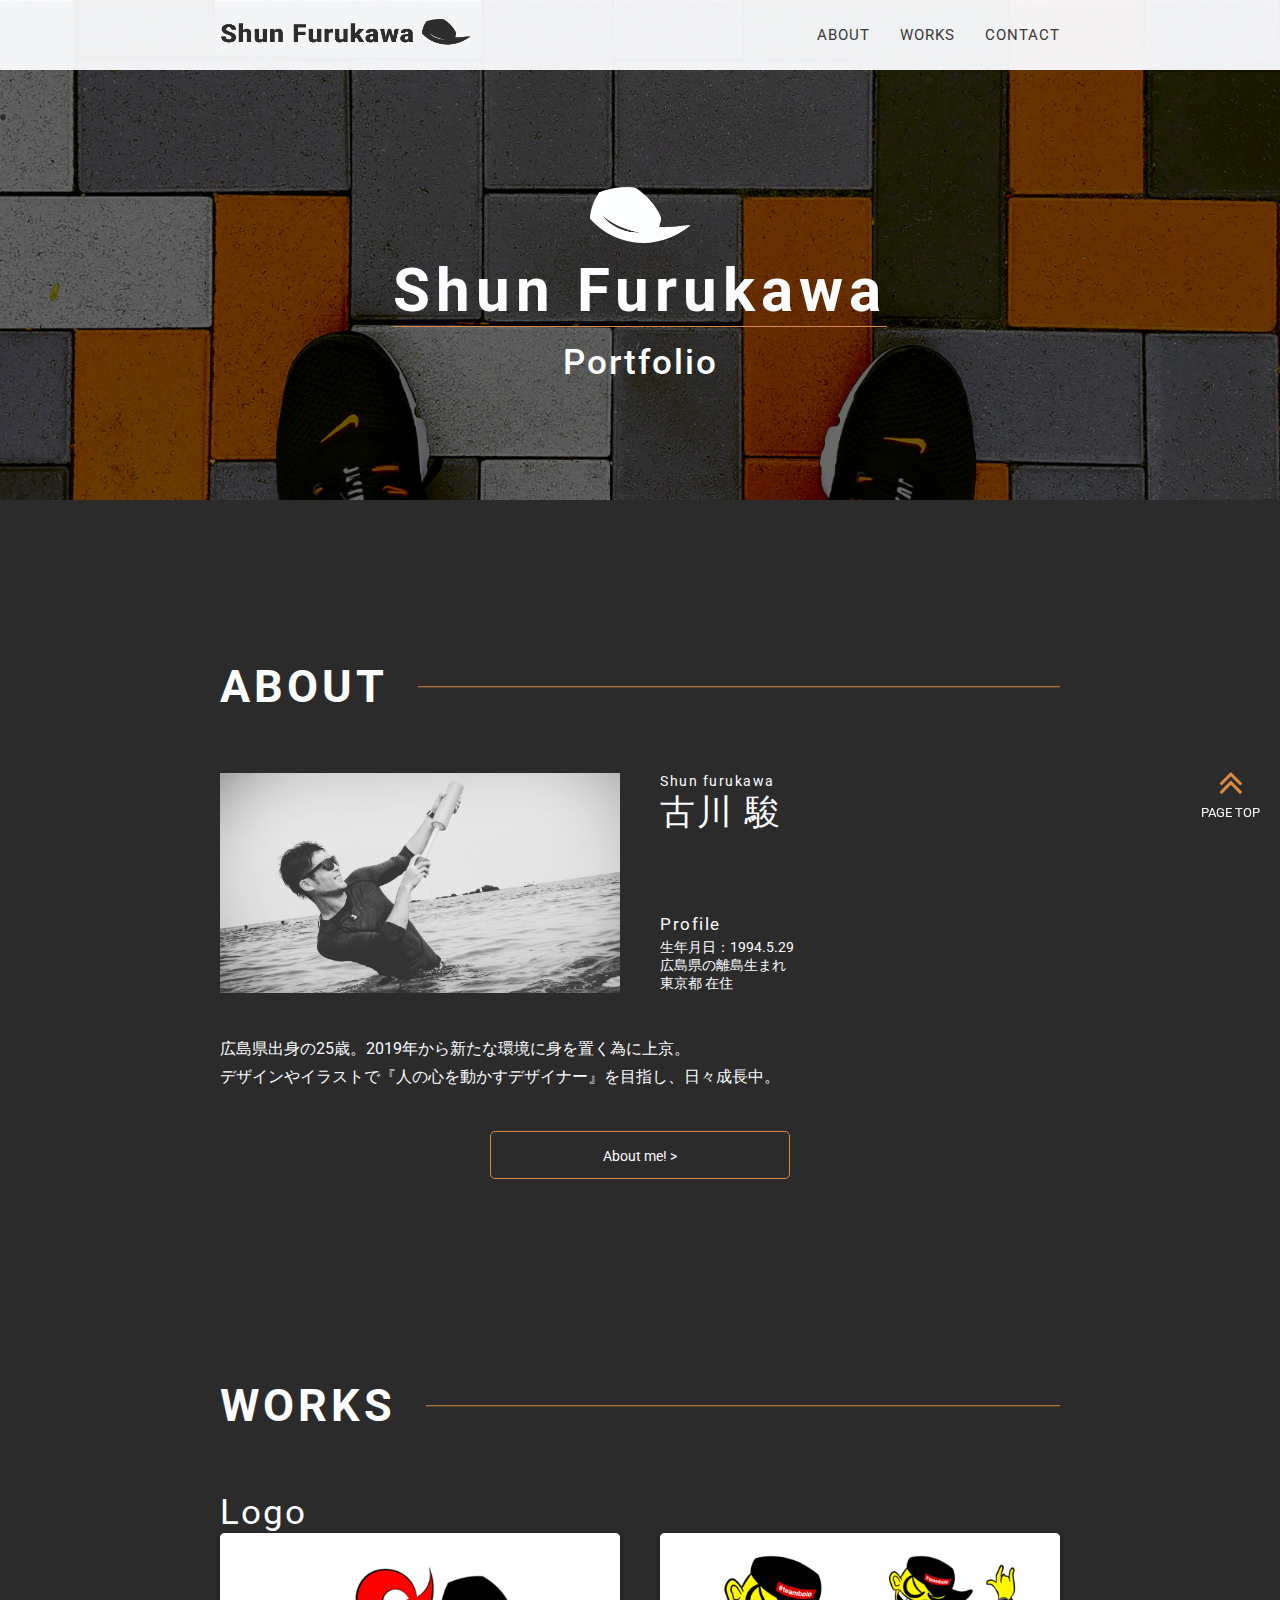
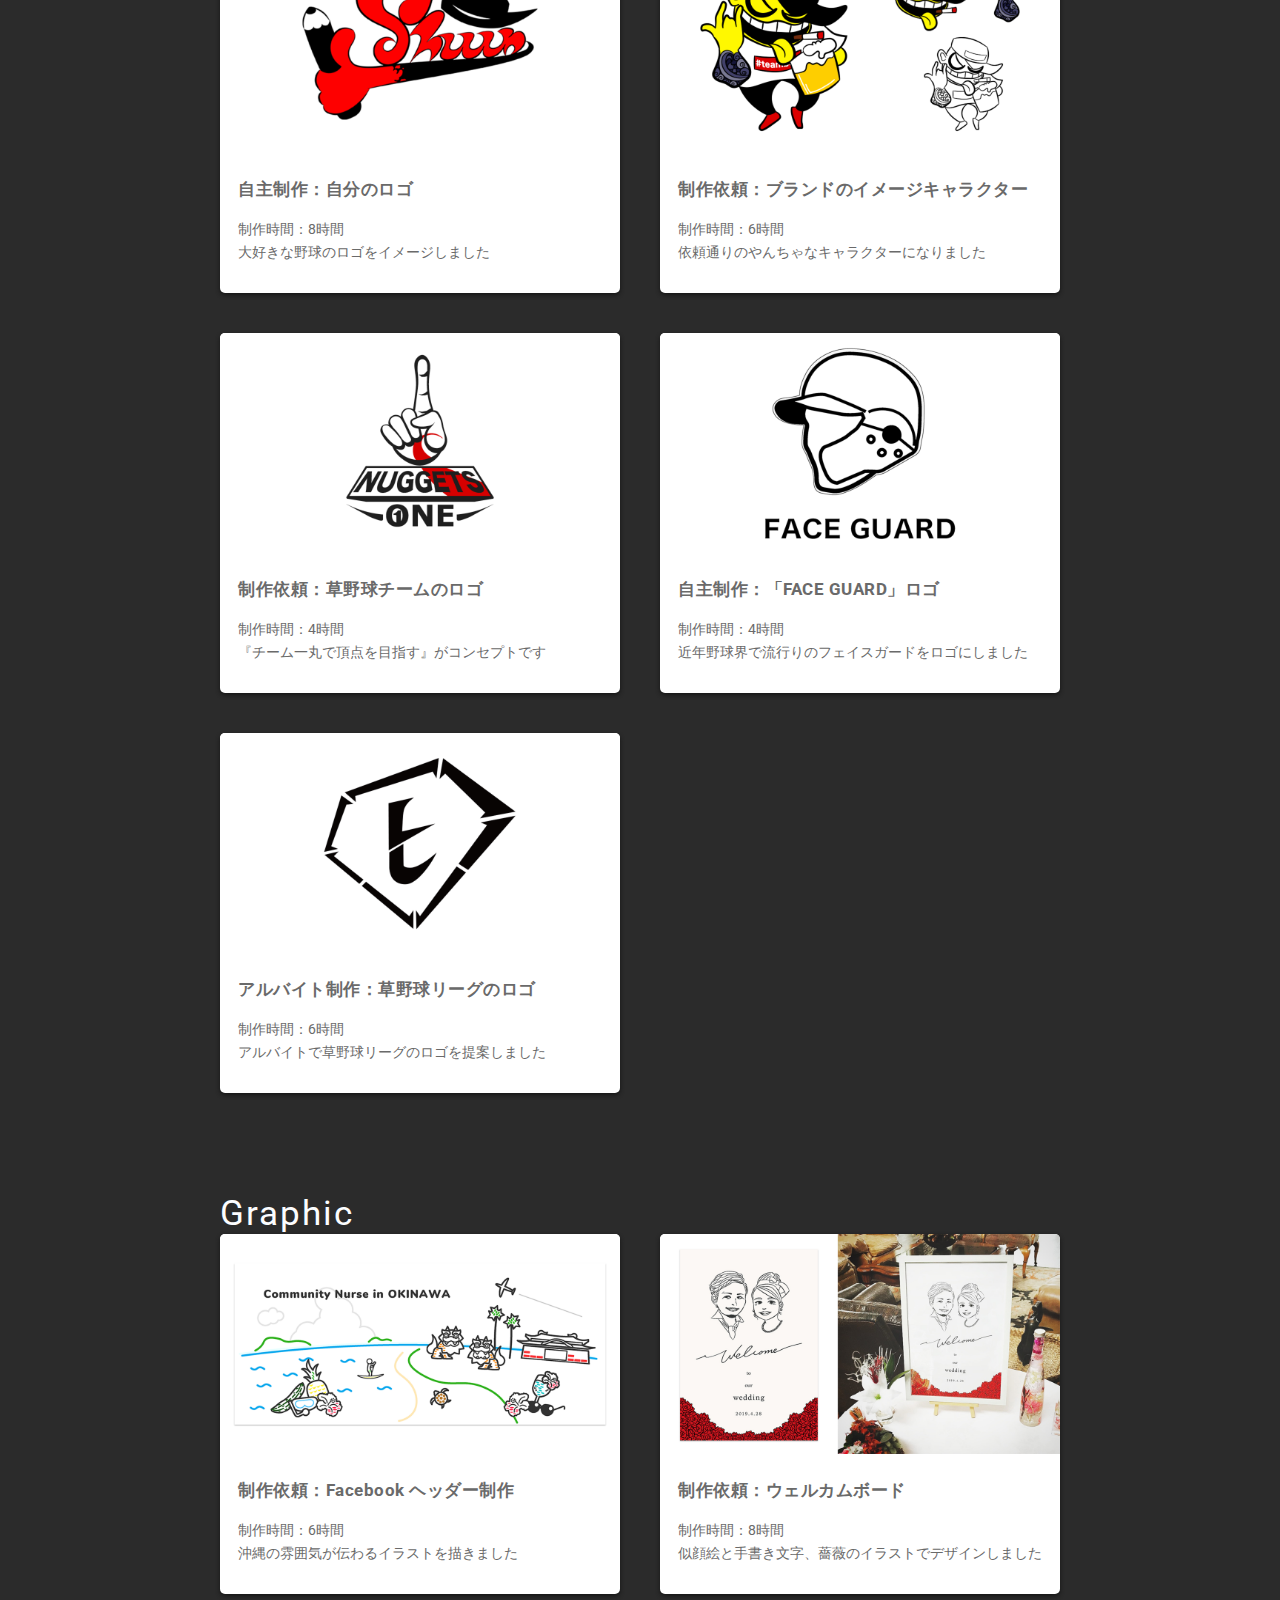
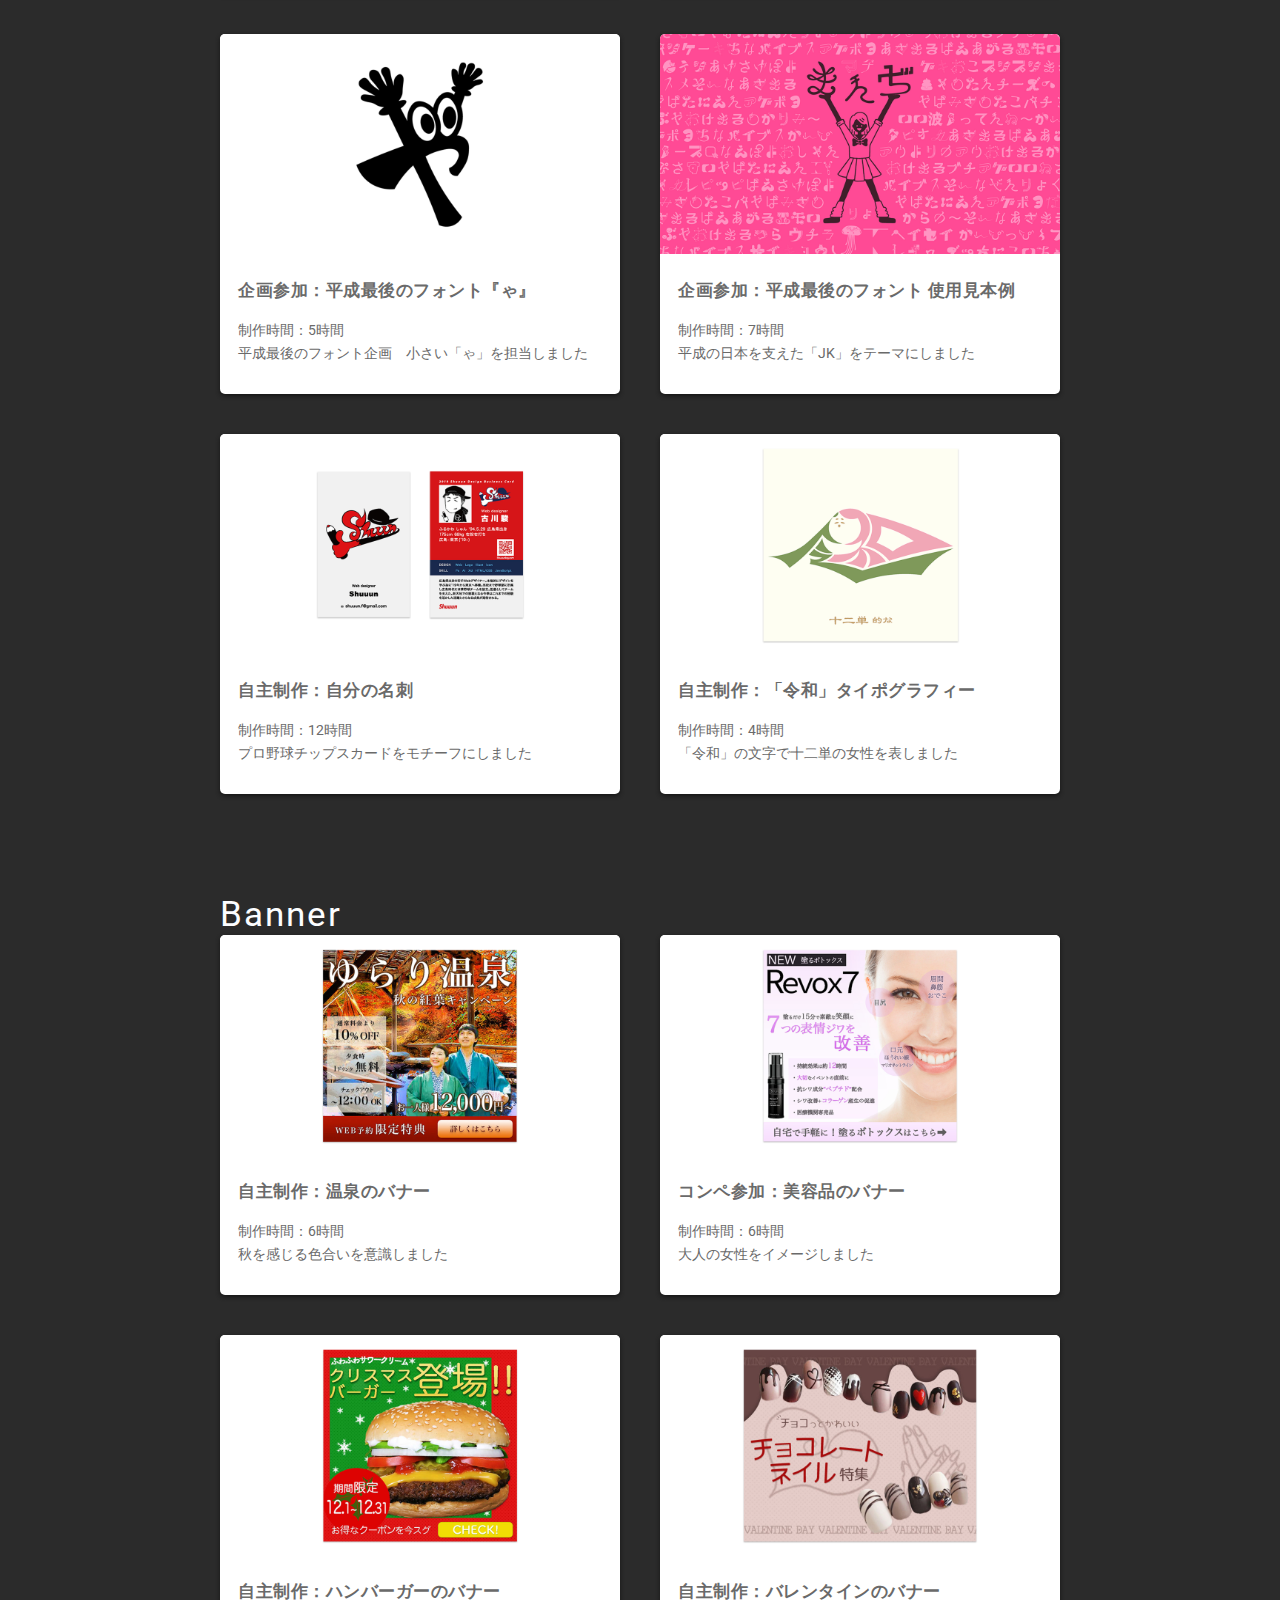
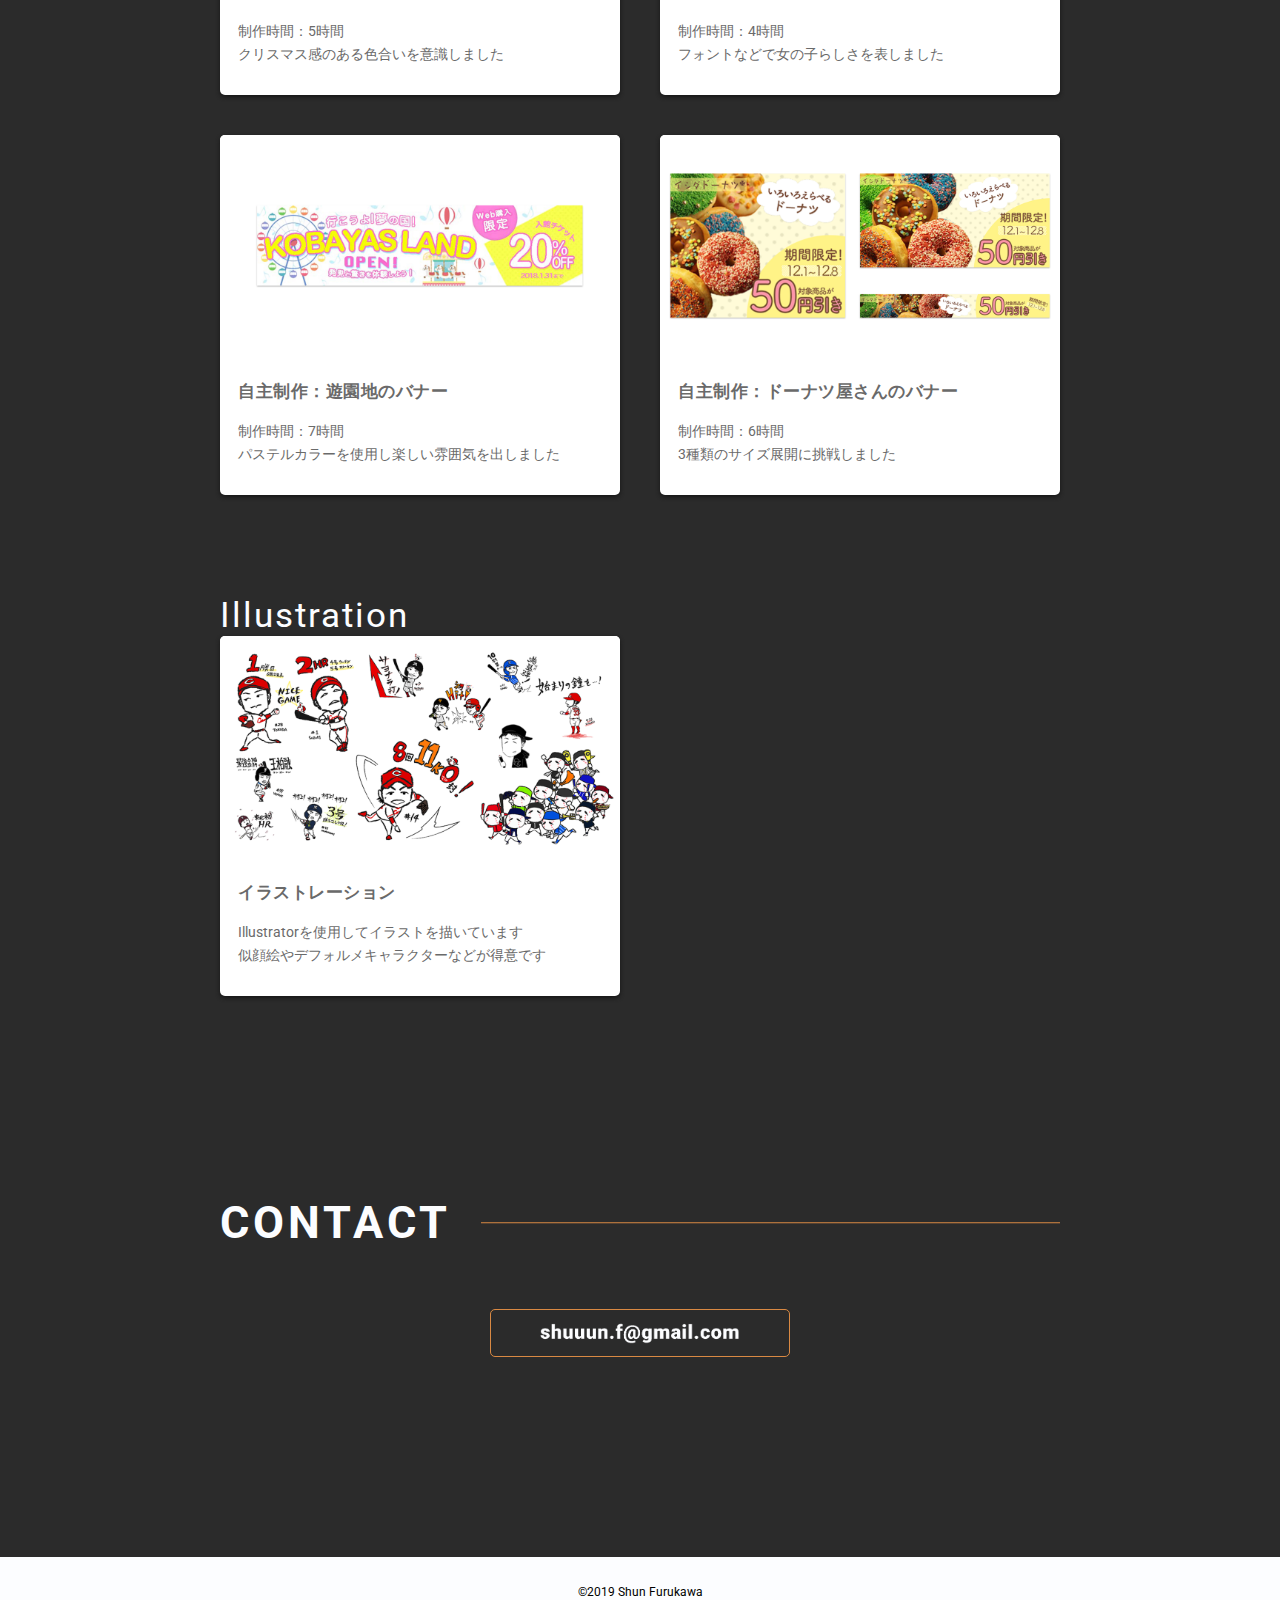
==== index.html @ adbc5334 "Add files via upload" ====
<!DOCTYPE html>
<html lang="ja">

<head>
    <meta charset="UTF-8">
    <meta name="viewport" content="width=device-width, initial-scale=1.0">
    <meta http-equiv="X-UA-Compatible" content="ie=edge">
    <link href="https://fonts.googleapis.com/css?family=Roboto:400,500,900" rel="stylesheet">
    <script src="http://ajax.googleapis.com/ajax/libs/jquery/1.9.0/jquery.min.js"></script>
    <link rel="stylesheet" href="css/style.css">
    <link rel="stylesheet" href="css/lightbox.min.css">
    <link href="https://maxcdn.bootstrapcdn.com/font-awesome/4.7.0/css/font-awesome.min.css" rel="stylesheet" >
    <script type="text/javascript" src="http://code.jquery.com/jquery-3.1.0.min.js"></script>
    <script>
        $(function () {
            // #で始まるリンクをクリックしたら実行されます
            $('a[href^="#"]').click(function () {
                // スクロールの速度
                var speed = 400; // ミリ秒で記述
                var href = $(this).attr("href");
                var target = $(href == "#" || href == "" ? 'html' : href);
                var position = target.offset().top;
                $('body,html').animate({ scrollTop: position }, speed, 'swing');
                return false;
            });
        });
    </script>
    <title>Shuuun</title>
</head>

<body>
    <header>
        <nav id="gnav">
            <div class="nav-box">
                <div class="logo c_black1">
                    <a href="index.html">
                        <figure><img src="img/logo.png" alt="ロゴ"></figure>
                    </a>
                </div>
                <ul>
                    <li><a href="#about" class="c_black1">ABOUT</a></li>
                    <li><a href="#works" class="c_black1">WORKS</a></li>
                    <li><a href="#contact" class="c_black1">CONTACT</a></li>
                </ul>
            </div>
        </nav>
        <div class="main-vsrl c_white">
            <div class="text-box">
                <img src="img/icon2.png" alt="アイコン">
                <!-- <h1>Shun Furukawa</h1>
                <p>Portfolio</p> -->
                <h1>Shun Furukawa</h1>
                <p>Portfolio</p>
            </div>
        </div>
    </header>


    <main>
        <div class="content-wrap">
            <!-- ---------------------ABOUT-------------------------- -->
            <h2 id="about" class="c_white"><span>ABOUT</span></h2>
            <div class="about-container">
                <div class="about_content-box">
                    <div class="about_img-box">
                        <figure><img src="img/shun.jpg" alt="プロフィール画像"></figure>
                    </div>
                    <div class="about_text-box">
                        <div class="text1">
                            <h5>Shun furukawa</h5>
                            <h3>古川 駿</h3>
                        </div>
                        <div class="text2">
                            <h4>Profile</h4>
                            <p>生年月日：1994.5.29<br>広島県の離島生まれ<br>東京都 在住</p>
                        </div>
                    </div>
                </div>
                <div class="text3 c_white ts_16">
                <p>広島県出身の25歳。2019年から新たな環境に身を置く為に上京。<br>
                    デザインやイラストで『人の心を動かすデザイナー』を目指し、日々成長中。</p>
                </div>

                <div class="btn"><a href="about.html">About me! ></a></div>
            </div>



            <!-- ---------------------WORKS-------------------------- -->
            <section id="works" class="c_white">
                <h2 id="works" class="c_white"><span>WORKS</span></h2>

                <!-- ---------------------logo-------------------------- -->
                <section id="logo">
                    <h3><span></span>Logo</h3>
                    <div class="works-container">

                        <div class="work-card">
                            <a href="img/ph_l_1.jpg" data-lightbox="image-1" data-title="自分のロゴ">
                                <div class="card_img"><img src="img/ph_l_1.jpg" alt="ph1"></div>
                                <div class="card_info c_black2">
                                    <h4>自主制作：自分のロゴ</h4>
                                    <p>制作時間：8時間</p>
                                    <p>大好きな野球のロゴをイメージしました</p>
                                </div>
                            </a>
                        </div>

                        <div class="work-card">
                            <a href="img/ph_l_2.jpg" data-lightbox="image-1" data-title="ブランドのイメージキャラクター">
                                <div class="card_img"><img src="img/ph_l_2.jpg" alt="ph1"></div>
                                <div class="card_info c_black2">
                                    <h4>制作依頼：ブランドのイメージキャラクター</h4>
                                    <p>制作時間：6時間</p>
                                    <p>依頼通りのやんちゃなキャラクターになりました</p>
                                </div>
                            </a>
                        </div>

                        <div class="work-card">
                            <a href="img/ph_l_3.jpg" data-lightbox="image-1" data-title="草野球チームのロゴ">
                                <div class="card_img"><img src="img/ph_l_3.jpg" alt="ph1"></div>
                                <div class="card_info c_black2">
                                    <h4>制作依頼：草野球チームのロゴ</h4>
                                    <p>制作時間：4時間</p>
                                    <p>『チーム一丸で頂点を目指す』がコンセプトです</p>
                                </div>
                            </a>
                        </div>

                        <div class="work-card">
                            <a href="img/ph_l_4.jpg" data-lightbox="image-1" data-title="「FACE GUARD」ロゴ">
                                <div class="card_img"><img src="img/ph_l_4.jpg" alt="ph1"></div>
                                <div class="card_info c_black2">
                                    <h4>自主制作：「FACE GUARD」ロゴ</h4>
                                    <p>制作時間：4時間</p>
                                    <p>近年野球界で流行りのフェイスガードをロゴにしました</p>
                                </div>
                            </a>
                        </div>

                        <div class="work-card">
                            <a href="img/ph_l_5.jpg" data-lightbox="image-1" data-title="草野球リーグのロゴ">
                                <div class="card_img"><img src="img/ph_l_5.jpg" alt="ph1"></div>
                                <div class="card_info c_black2">
                                    <h4>アルバイト制作：草野球リーグのロゴ</h4>
                                    <p>制作時間：6時間</p>
                                    <p>アルバイトで草野球リーグのロゴを提案しました</p>
                                </div>
                            </a>
                        </div>

                    </div>
                </section>

                <!-----------------------graphic--------------------------->
                <section id="graphic">
                    <h3>Graphic</h3>

                    <div class="works-container">

                        <div class="work-card">
                            <a href="img/ph_g_6.jpg" data-lightbox="image-1" data-title="Facebook ヘッダー制作">
                                <div class="card_img"><img src="img/ph_g_6.jpg" alt="ph1"></div>
                                <div class="card_info c_black2">
                                    <h4>制作依頼：Facebook ヘッダー制作</h4>
                                    <p>制作時間：6時間</p>
                                    <p>沖縄の雰囲気が伝わるイラストを描きました</p>
                                </div>
                            </a>
                        </div>

                        <div class="work-card">
                                <a href="img/ph_g_2.jpg" data-lightbox="image-1" data-title="ウェルカムボード">
                                    <div class="card_img"><img src="img/ph_g_2.jpg" alt="ph1"></div>
                                    <div class="card_info c_black2">
                                        <h4>制作依頼：ウェルカムボード</h4>
                                        <p>制作時間：8時間</p>
                                        <p>似顔絵と手書き文字、薔薇のイラストでデザインしました</p>
                                    </div>
                                </a>
                            </div>

                        <div class="work-card">
                            <a href="img/ph_g_3.jpg" data-lightbox="image-1" data-title="平成最後のフォント『ゃ』">
                                <div class="card_img"><img src="img/ph_g_3.jpg" alt="ph1"></div>
                                <div class="card_info c_black2">
                                    <h4>企画参加：平成最後のフォント『ゃ』</h4>
                                    <p>制作時間：5時間</p>
                                    <p>平成最後のフォント企画　小さい「ゃ」を担当しました</p>
                                </div>
                            </a>
                        </div>

                        <div class="work-card">
                            <a href="img/ph_g_4.jpg" data-lightbox="image-1" data-title="平成最後のフォント 使用見本例">
                                <div class="card_img"><img src="img/ph_g_4.jpg" alt="ph1"></div>
                                <div class="card_info c_black2">
                                    <h4>企画参加：平成最後のフォント 使用見本例</h4>
                                    <p>制作時間：7時間</p>
                                    <p>平成の日本を支えた「JK」をテーマにしました</p>
                                </div>
                            </a>
                        </div>

                        <div class="work-card">
                                <a href="img/ph_g_1.jpg" data-lightbox="image-1" data-title="自分の名刺">
                                    <div class="card_img"><img src="img/ph_g_1.jpg" alt="ph1"></div>
                                    <div class="card_info c_black2">
                                        <h4>自主制作：自分の名刺</h4>
                                        <p>制作時間：12時間</p>
                                        <p>プロ野球チップスカードをモチーフにしました</p>
                                    </div>
                                </a>
                            </div>

                        <div class="work-card">
                            <a href="img/ph_g_5.jpg" data-lightbox="image-1" data-title="「令和」タイポグラフィー">
                                <div class="card_img"><img src="img/ph_g_5.jpg" alt="ph1"></div>
                                <div class="card_info c_black2">
                                    <h4>自主制作：「令和」タイポグラフィー</h4>
                                    <p>制作時間：4時間</p>
                                    <p>「令和」の文字で十二単の女性を表しました</p>
                                </div>
                            </a>
                        </div>



                    </div>
                </section>
                <!-- ---------------------banner---------------------------->
                <section id="banner">
                    <h3>Banner</h3>

                    <div class="works-container">

                        <div class="work-card">
                            <a href="img/ph_b_1.jpg" data-lightbox="image-1" data-title="温泉のバナー">
                                <div class="card_img"><img src="img/ph_b_1.jpg" alt="ph1"></div>
                                <div class="card_info c_black2">
                                    <h4>自主制作：温泉のバナー</h4>
                                    <p>制作時間：6時間</p>
                                    <p>秋を感じる色合いを意識しました</p>
                                </div>
                            </a>
                        </div>

                        <div class="work-card">
                            <a href="img/ph_b_2.jpg" data-lightbox="image-1" data-title="美容品のバナー">
                                <div class="card_img"><img src="img/ph_b_2.jpg" alt="ph1"></div>
                                <div class="card_info c_black2">
                                    <h4>コンペ参加：美容品のバナー</h4>
                                    <p>制作時間：6時間</p>
                                    <p>大人の女性をイメージしました</p>
                                </div>
                            </a>
                        </div>

                        <div class="work-card">
                            <a href="img/ph_b_3.jpg" data-lightbox="image-1" data-title="ハンバーガーのバナー">
                                <div class="card_img"><img src="img/ph_b_3.jpg" alt="ph1"></div>
                                <div class="card_info c_black2">
                                    <h4>自主制作：ハンバーガーのバナー</h4>
                                    <p>制作時間：5時間</p>
                                    <p>クリスマス感のある色合いを意識しました</p>
                                </div>
                            </a>
                        </div>

                        <div class="work-card">
                            <a href="img/ph_b_4.jpg" data-lightbox="image-1" data-title="バレンタインのバナー">
                                <div class="card_img"><img src="img/ph_b_4.jpg" alt="ph1"></div>
                                <div class="card_info c_black2">
                                    <h4>自主制作：バレンタインのバナー</h4>
                                    <p>制作時間：4時間</p>
                                    <p>フォントなどで女の子らしさを表しました</p>
                                </div>
                            </a>
                        </div>

                        <div class="work-card">
                            <a href="img/ph_b_5.jpg" data-lightbox="image-1" data-title="遊園地のバナー">
                                <div class="card_img"><img src="img/ph_b_5.jpg" alt="ph1"></div>
                                <div class="card_info c_black2">
                                    <h4>自主制作：遊園地のバナー</h4>
                                    <p>制作時間：7時間</p>
                                    <p>パステルカラーを使用し楽しい雰囲気を出しました</p>
                                </div>
                            </a>
                        </div>

                        <div class="work-card">
                            <a href="img/ph_b_6.jpg" data-lightbox="image-1" data-title="ドーナツ屋さんのバナー">
                                <div class="card_img"><img src="img/ph_b_6.jpg" alt="ph1"></div>
                                <div class="card_info c_black2">
                                    <h4>自主制作：ドーナツ屋さんのバナー</h4>
                                    <p>制作時間：6時間</p>
                                    <p>3種類のサイズ展開に挑戦しました</p>
                                </div>
                            </a>
                        </div>

                    </div>
                </section>

                <!-- ---------------------illustration---------------------------->
                <section id="illustration" class="c_white">
                    <h3>Illustration</h3>
                    <div class="works-container">
                        <div class="work-card">
                            <a href="img/ph_i_1.jpg" data-lightbox="image-1" data-title="イラスト描きます">
                                <div class="card_img"><img src="img/ph_i_1.jpg" alt="ph1"></div>
                                <div class="card_info c_black2">
                                    <h4>イラストレーション</h4>
                                    <p>Illustratorを使用してイラストを描いています</p>
                                    <p>似顔絵やデフォルメキャラクターなどが得意です</p>
                                </div>
                            </a>
                        </div>
                    </div>
                </section>
            </section>
            <!-- ---------------------Contact---------------------------->
            <h2 id="contact" class="c_white"><span>CONTACT</span></h2>
            <div class="contact-box btn"><a href="mailto:shuuun.f@gmail.com"><img src="img/mail.png" alt="メールアドレス"></a>
            </div>

        </div>
        <div id="page_top"><a href="#"></a></div>

    </main>

    <footer>
        <small><span>&copy;</span>2019 Shun Furukawa</small>
    </footer>
    <script src="js/lightbox-plus-jquery.min.js"></script>
</body>

</html>
---- css/style.css ----
@charset "UTF-8";

@keyframes moveInTop {
    0% {
      opacity: 0;
      transform: translateY(-3rem);
      -webkit-transform: translateY(-3rem);
      -moz-transform: translateY(-3rem);
      -ms-transform: translateY(-3rem);
      -o-transform: translateY(-3rem);
    }
    /* 80% {
      opacity: 0.5;
      transform: translateY(1rem);
      -webkit-transform: translateY(1rem);
      -moz-transform: translateY(1rem);
      -ms-transform: translateY(1rem);
      -o-transform: translateY(1rem);
    } */
    100% {
      opacity: 1;
      transform: translateY(0);
      -webkit-transform: translateY(0);
      -moz-transform: translateY(0);
      -ms-transform: translateY(0);
      -o-transform: translateY(0);
    }
  }
/* ------------------------------------------------ */

*{
    padding: 0;
    margin: 0;
    list-style: none;
    text-decoration: none;
    box-sizing: border-box;
}

html{
    font-size: 62.5%;
    font-family: 'Roboto', sans-serif;
}
body{
    background-color: #2B2B2B;
}
main{
    /* background-color: #3B3B3B; */
    width: 102rem;
    height: auto;
    margin: auto;
    padding-top: 6rem;
}

/* ----------color---------- */
.c_black1{
    color: #3B3B3B;
}
.c_black2{
    color: #6A6A6A;
}
.c_white{
    color: #FCFDFF;
}
.c_accent{
    color: #D98943;
}

/* ----------見出し---------- */
h1{
    font-size: 6rem;
    letter-spacing: 0.6rem;
    border-bottom: 1.5px #D98943 solid;
    margin-bottom: 1.5rem;
}
h2{
    font-size: 4.5rem;
    letter-spacing: 0.4rem;
    margin-bottom: 6rem;
    padding-top: 10rem;
    position: relative;
}

h2 span{
    position: relative;
    display: inline-block;
    padding-right: 3rem;
    background-color: #2B2B2B;
    z-index: 10;
}

h2::after{
    content:"";
    position: absolute;
    top: 83%;
    left: 0;
    transform:translateY(-50%);
    background-color: #D98943;
    display: block;
    width: 100%;
    height: 1.5px;
    z-index: 1;
}

h3{
    font-size: 3.5rem;
    letter-spacing: 0.2rem;
    font-weight: 400;
}
h3 + p {
    margin-top: 2rem;
}

h3 span{
    color: #D98943;
}
h4{
    font-size: 1.7rem;
    letter-spacing: 0.15rem;
    margin-bottom: 0.5rem;
}
h5{
    font-size: 1.4rem;
    letter-spacing: 0.15rem;
}
.ts_14{
    font-size: 1.4rem;
}

.ts_16{
    font-size: 1.6rem;
    line-height: 2.8rem;
}

/* ----------nav---------- */
#gnav{
    position: fixed;
    background-color:#FCFDFF;
    opacity: 0.95;
    width: 100%;
    height: 7rem;
    z-index: 999;
}
.nav-box{
    display: flex;
    justify-content: space-between;
    /* background-color: rgb(224, 224, 224); */
    max-width: 88rem;
    height: 7rem;
    padding-left: 2rem;
    padding-right: 2rem;
    margin: auto;
}
.logo{
    display: flex;
    align-items: center;
}
.logo a{
    display:block;
}
/* .logo p{
    font-size: 2.5rem;
    font-weight: 900;
    letter-spacing: 0.13rem;
    margin-right: 1.2rem;
} */
.logo img{
    width: 25rem;
    height: 3rem;
}
.nav-box ul{
    display: flex;
    align-items: center;
}
.nav-box ul li a{
    position: relative;
    display: inline-block;
    font-size: 1.5rem;
    letter-spacing: 0.1rem;
    height: 7rem;
    margin-left: 3rem;
    line-height: 7rem;
}
.nav-box ul li a:hover{
    color: rgb(143, 143, 143);
}
.nav-box ul li a::after {
    position: absolute;
    bottom: 18px;
    left: 0;
    content: '';
    width: 100%;
    height: 2px;
    background: #D98943;
    transform: scale(0, 1);
    transform-origin: left top;
    transition: transform .3s;
  }
  .nav-box ul li a:hover::after {
    transform: scale(1, 1);
  }

/* ----------mainvsrl---------- */
.main-vsrl{
    display: flex;
    align-items: center;
    justify-content: center;
    background-image: url(../img/main.jpg);
    background-size: cover;
    background-position: center center;
    background-attachment: fixed;
    /* background-color: rgb(255, 194, 194); */
    width: 100%;
    height: 50rem;
    padding-top: 7rem;
}
.text-box{
    text-align: center;
    animation-name: moveInTop;
  animation-duration: 1s;
}
.text-box p{
    font-size: 3.5rem;
    letter-spacing: 0.2rem;
    font-weight: 500;
}
.text-box img{
    width: 10rem;
    /* height: 4.5rem; */
    margin-bottom: 1rem;
}

/* ----------ABOUT---------- */
/* .about-container .btn{
    display: none;
} */
.content-wrap{
    max-width: 84rem;
    margin: auto;
}
.about-container{
    margin-bottom: 10rem;
}
.about_content-box{
    display: flex;
    justify-content: space-between;
    /* background-color: #fff; */
    max-width: 84rem;
    margin-bottom: 4rem;
}
.about_img-box img{
    width: 40rem;
    height: 22rem;
}
.about_text-box{
    display: flex;
    flex-direction: column;
    color: #FCFDFF;
    /* background-color: rgb(255, 92, 92); */
    width: 40rem;
    height: 22rem;
}
.about_text-box h4,
.about_text-box h5{
    font-weight: 400;
}
.text1 p{
    width: 100%;
}
.text2{
    margin-top: auto;
}
.text2 p{
    font-size: 1.4rem;
    margin-top: 0.5rem;
}

.text3{
    margin-bottom: 4rem;
}
.btn{
    /* background-color: rgb(156, 119, 119); */
    max-width: 30rem;
    height: 4.8rem;
    text-align: center;
    /* border: 1px #D98943 solid; */
    margin: auto;
}
.btn a{
    display: block;
    color: #FCFDFF;
    font-size: 1.4rem;
    line-height: 4.8rem;
    border: 1px solid #D98943;
    border-radius: 5px;
    transition: all 300ms 0s ease;
    width: 100%;
    height: 100%;
}
.btn a:hover {
    letter-spacing: 5px;
    background-color: rgb(104, 75, 49);
  }
/* ----------WORKS---------- */
.works-container{
    /* background-color: rgb(255, 152, 152); */
    display: flex;
    flex-direction: row;
    justify-content: space-between;
    flex-wrap: wrap;
    max-width: 84rem;
    height: auto;
    margin-bottom: 6rem;
}
.work-card{
    background-color: #fff;
    width: 40rem;
    height: 36rem;
    margin-bottom: 4rem;
    border-radius: 5px;
    box-shadow: 0px 2px 4px rgb(22, 22, 22);
    transition: all 300ms 0s ease;
}
.work-card:hover {
	box-shadow: 0px 6px 8px #333;
	opacity: 0.8;
}
.card_img{
    /* background-color: rgb(83, 49, 49); */
    width: 40rem;
    height: 22rem;
}
.card_img img{
    width: 40rem;
    height: 22rem;
    border-radius: 5px 5px 0px 0px;
}
.card_info{
    width: 40rem;
    height: 14rem;
    padding: 2.5rem 1.8rem;
}
.card_info h4{
    margin-bottom: 2rem;
    letter-spacing: 0.05rem;
}
.card_info p{
    font-size: 1.4rem;
    margin-bottom: 0.5rem;
}

/* #illustration .work-card{
    width: 40rem;
    height: 36rem;
}
#illustration .card_img{
    width: 84rem;
    height: 22rem;
}
#illustration .card_info{
    width: 84rem;
    height: 14rem;
} */

/* <!-- ---------------------Contact----------------------------> */
.contact-box{
    margin-bottom: 20rem;
}
.contact-box img{
    width: 20rem;
    /* line-height: 5rem; */
}
.contact-box a {
    width: 100%;
    height: 100%;
    display: flex;
    align-items: center;
    justify-content: center;
}
/* * ----------footer---------- * */
footer{
    background-color:#FCFDFF;
    text-align: center;
    width: 100%;
    height: 7rem;
    margin-top: 20rem;
}
small{
    font-size: 1.2rem;
    line-height: 7rem;
}

/* ---------ABOUTpage------------ */

#aboutt h3{
    font-size: 2.6rem;
    margin-top: 5.0rem;
    position: relative;
    padding-bottom: 0.5rem;
}
#aboutt h3:after {
    position: absolute;
    content: " ";
    display: block;
    border-bottom: solid 2px #D98943;
    bottom: -3px;
    width: 15rem;
}

#aboutt h2{
    padding: 0;
    margin-top: 18rem;
    margin-bottom: 0;
    font-size: 3.8rem;
}

#aboutt h2::after{
    content:"";
    position: absolute;
    top: 45%;
    left: 0;
    transform:translateY(-50%);
    background-color: #D98943;
    display: block;
    width: 100%;
    height: 2px;
    z-index: 1;
}

.text-box2{
    height: auto;
    margin-bottom: 4.0rem;
}

.text-box2 p{
    margin-top: 1.5rem;
}

.main-container p{
    margin-bottom: 3rem;
}

#aboutt .main-container h3{
    /* color: #000; */
    margin-top: 8rem;
}

.profile-container1{
    display: flex;
    flex-direction: row;
}

.profile-box{
    width: 40.0rem;
    margin-right: 4rem;
    margin-bottom: 0;
}

.main-imgbox{
    margin-top: 2rem;
}

.skill-img{
    display: flex;
    flex-direction: row;
}

.skill-img img{
    margin-right: 3rem;
    margin-top: 2rem;
}

.thanks{
    text-align: center;
    margin-top: 20rem;
}

.thanks p{
    font-size: 1.4rem;
    letter-spacing: 0.3rem;
}

.thanks img{
    margin-top: 1rem;
}

#aboutt .btn{
    margin-top: 2rem;
}

#page_top{
    width: 100px;
    height: 60px;
    position: fixed;
    right: 0;
    bottom: 0;
    /* background: #ef3f98; */
    /* opacity: 0.6; */
  }
  #page_top a{
    position: relative;
    display: block;
    width: 100px;
    height: 60px;
    text-decoration: none;
  }
  #page_top a::before{
    font-family: FontAwesome;
    content: '\f102';
    font-size: 40px;
    color: #D98943;
    position: absolute;
    width: 25px;
    height: 25px;
    top: -190px;
    bottom: 0;
    right: 0;
    left: 0;
    margin: auto;
    text-align: center;
  }
  #page_top a::after{
    content: 'PAGE TOP';
    font-size: 13px;
    color: #FCFDFF;
    position: absolute;
    top: -35px;
    bottom: 0;
    right: 0;
    left: 0;
    margin: auto;
    text-align: center;
  }
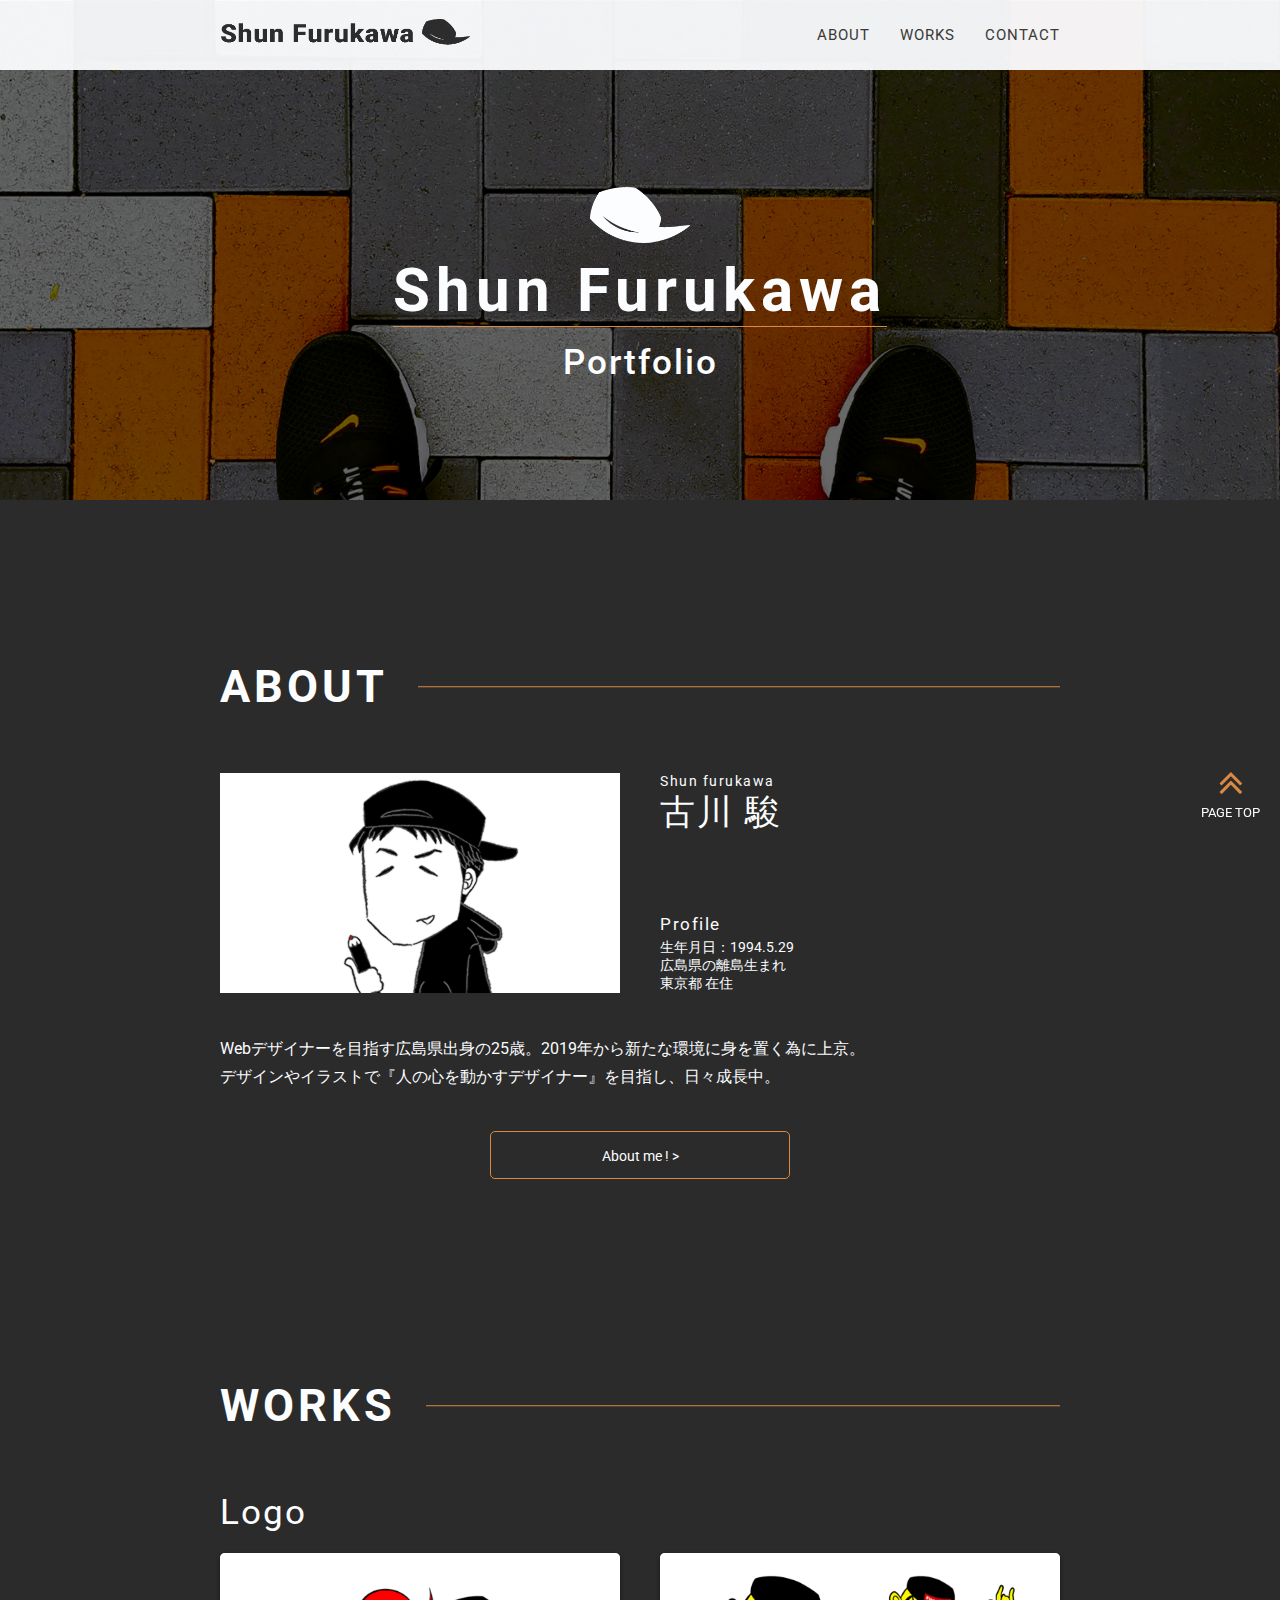
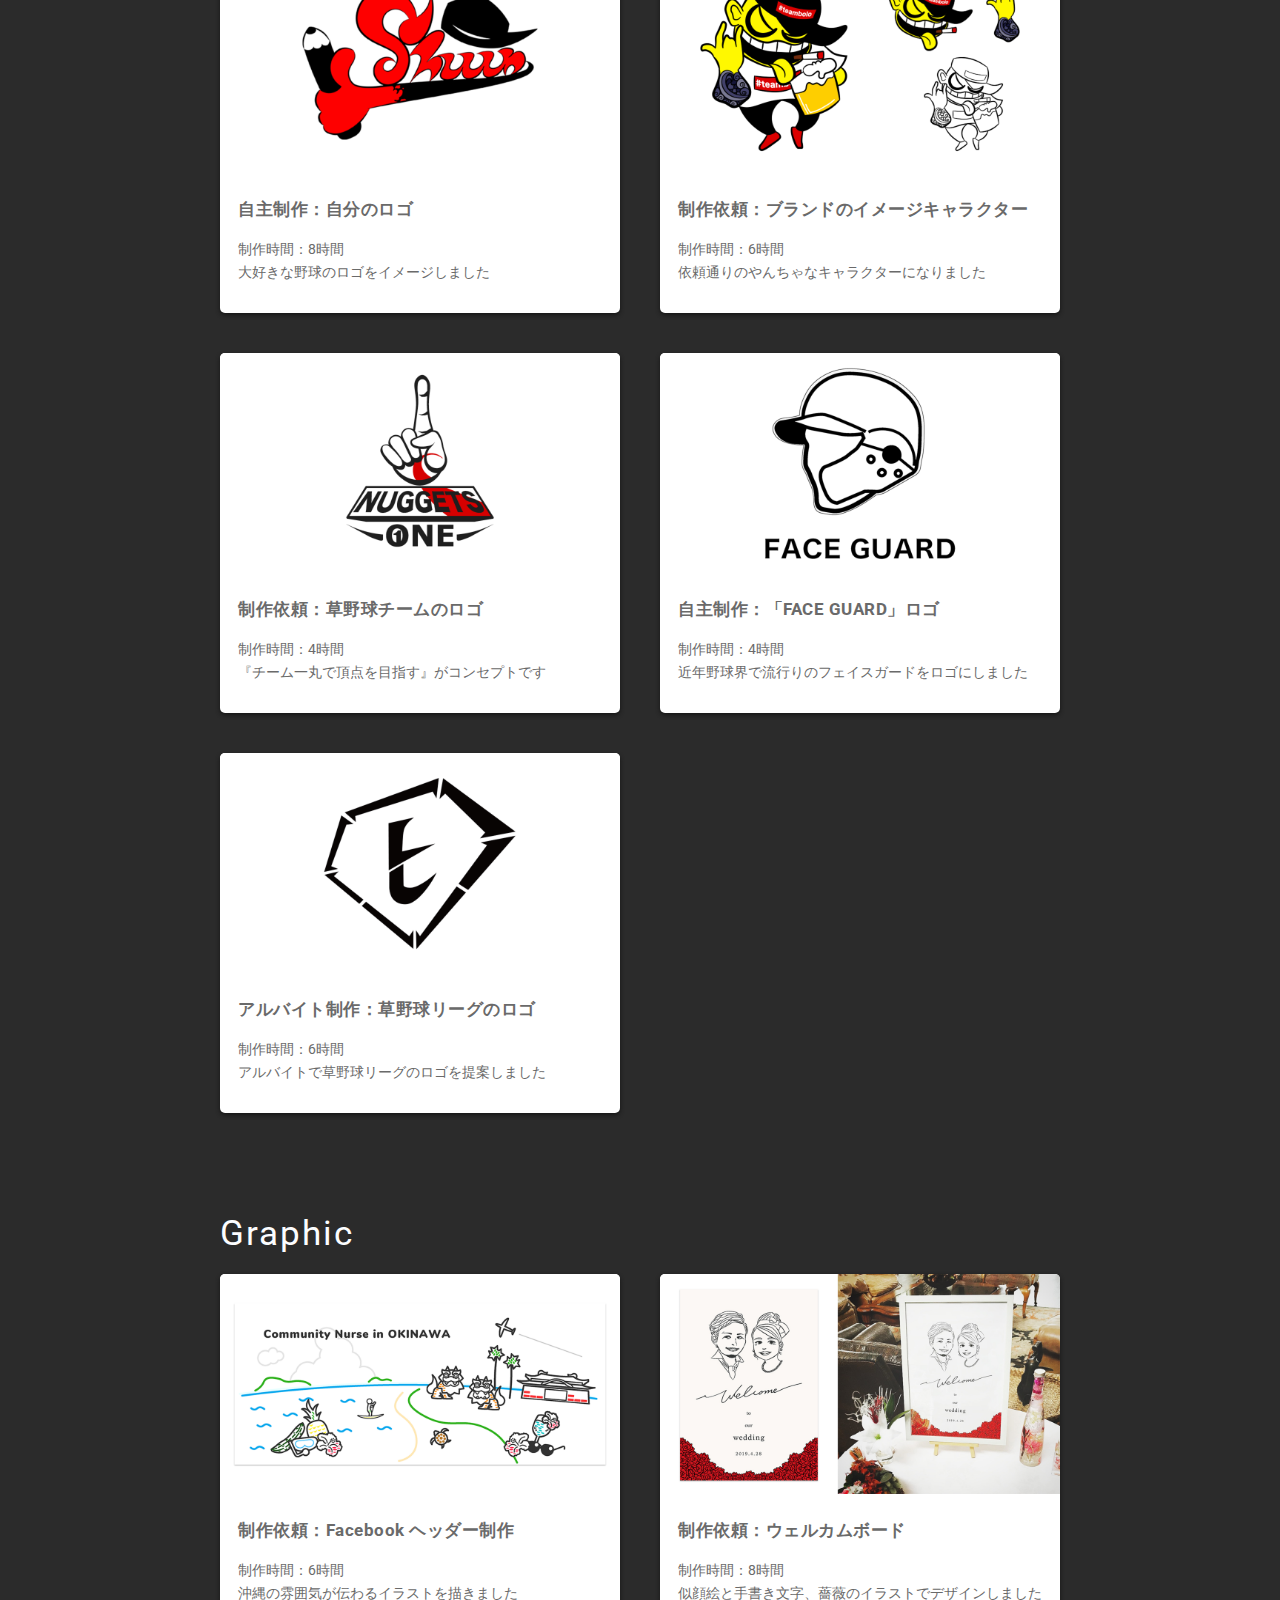
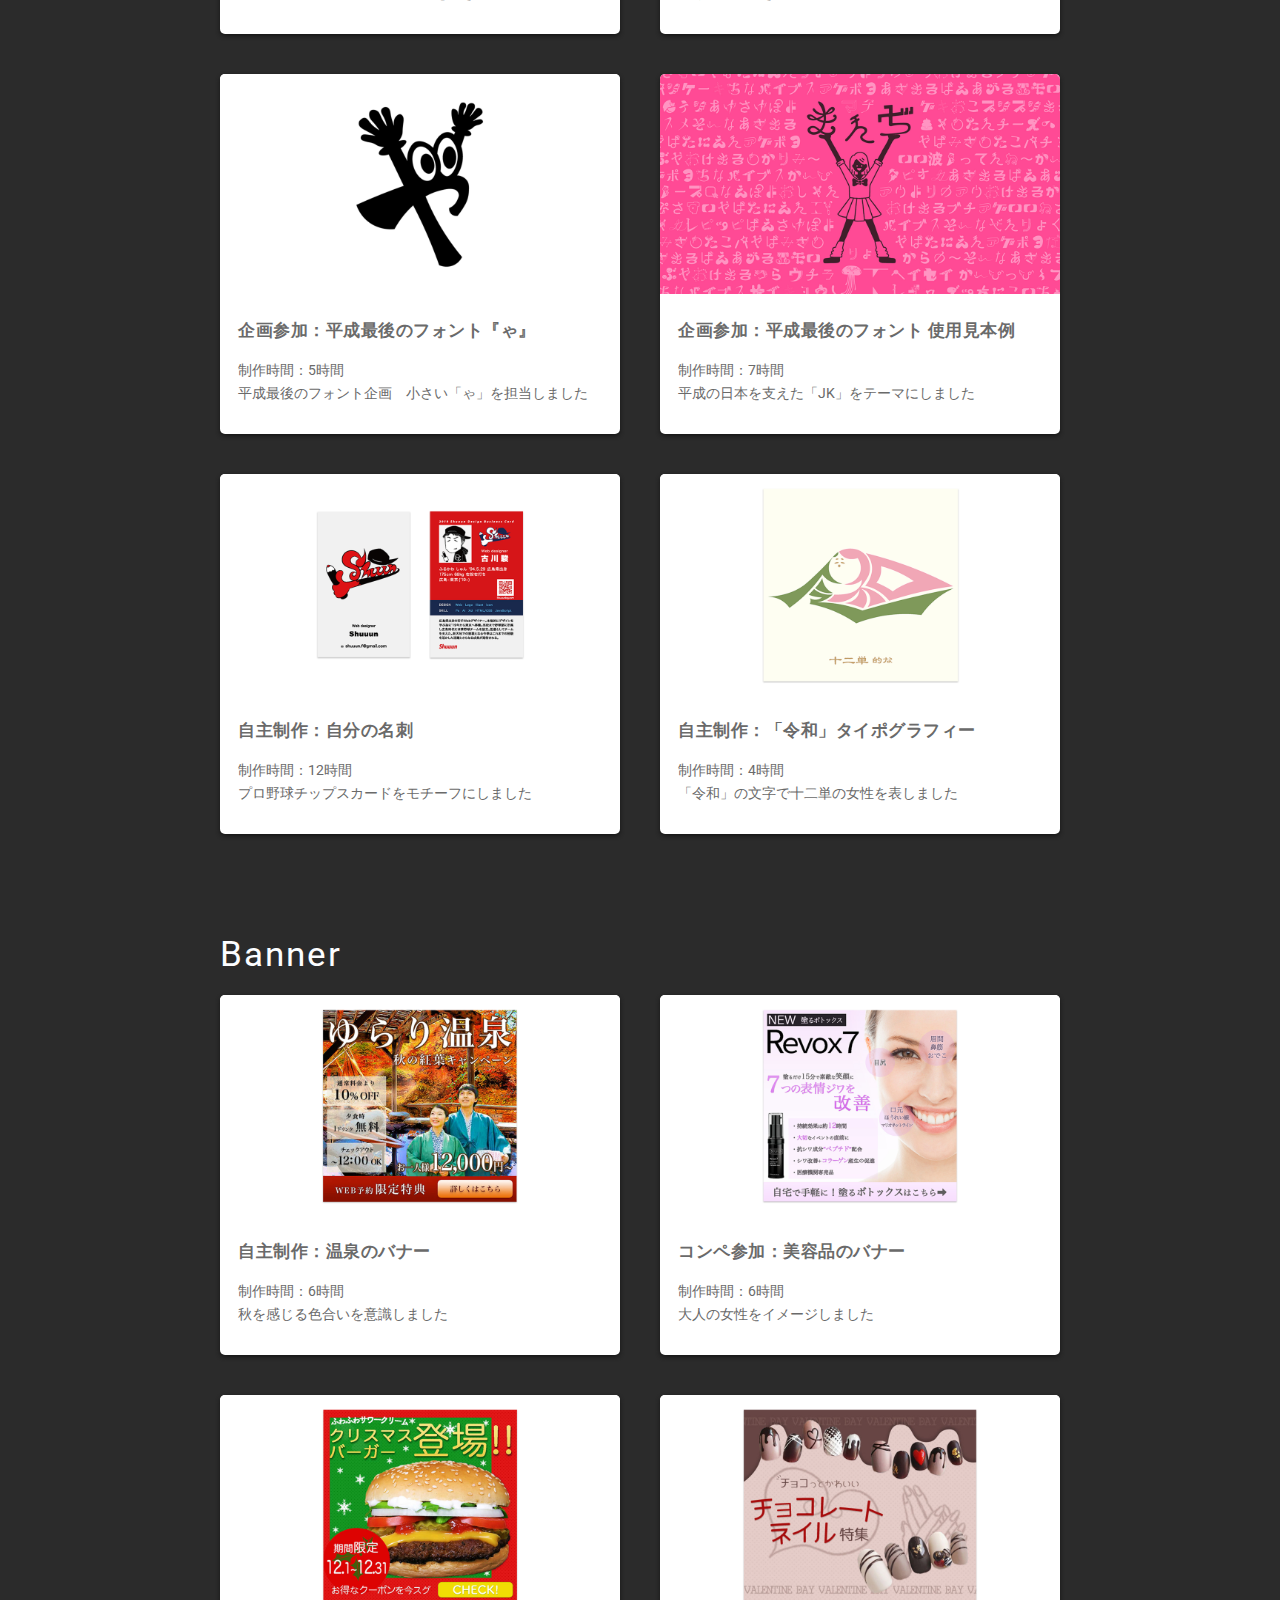
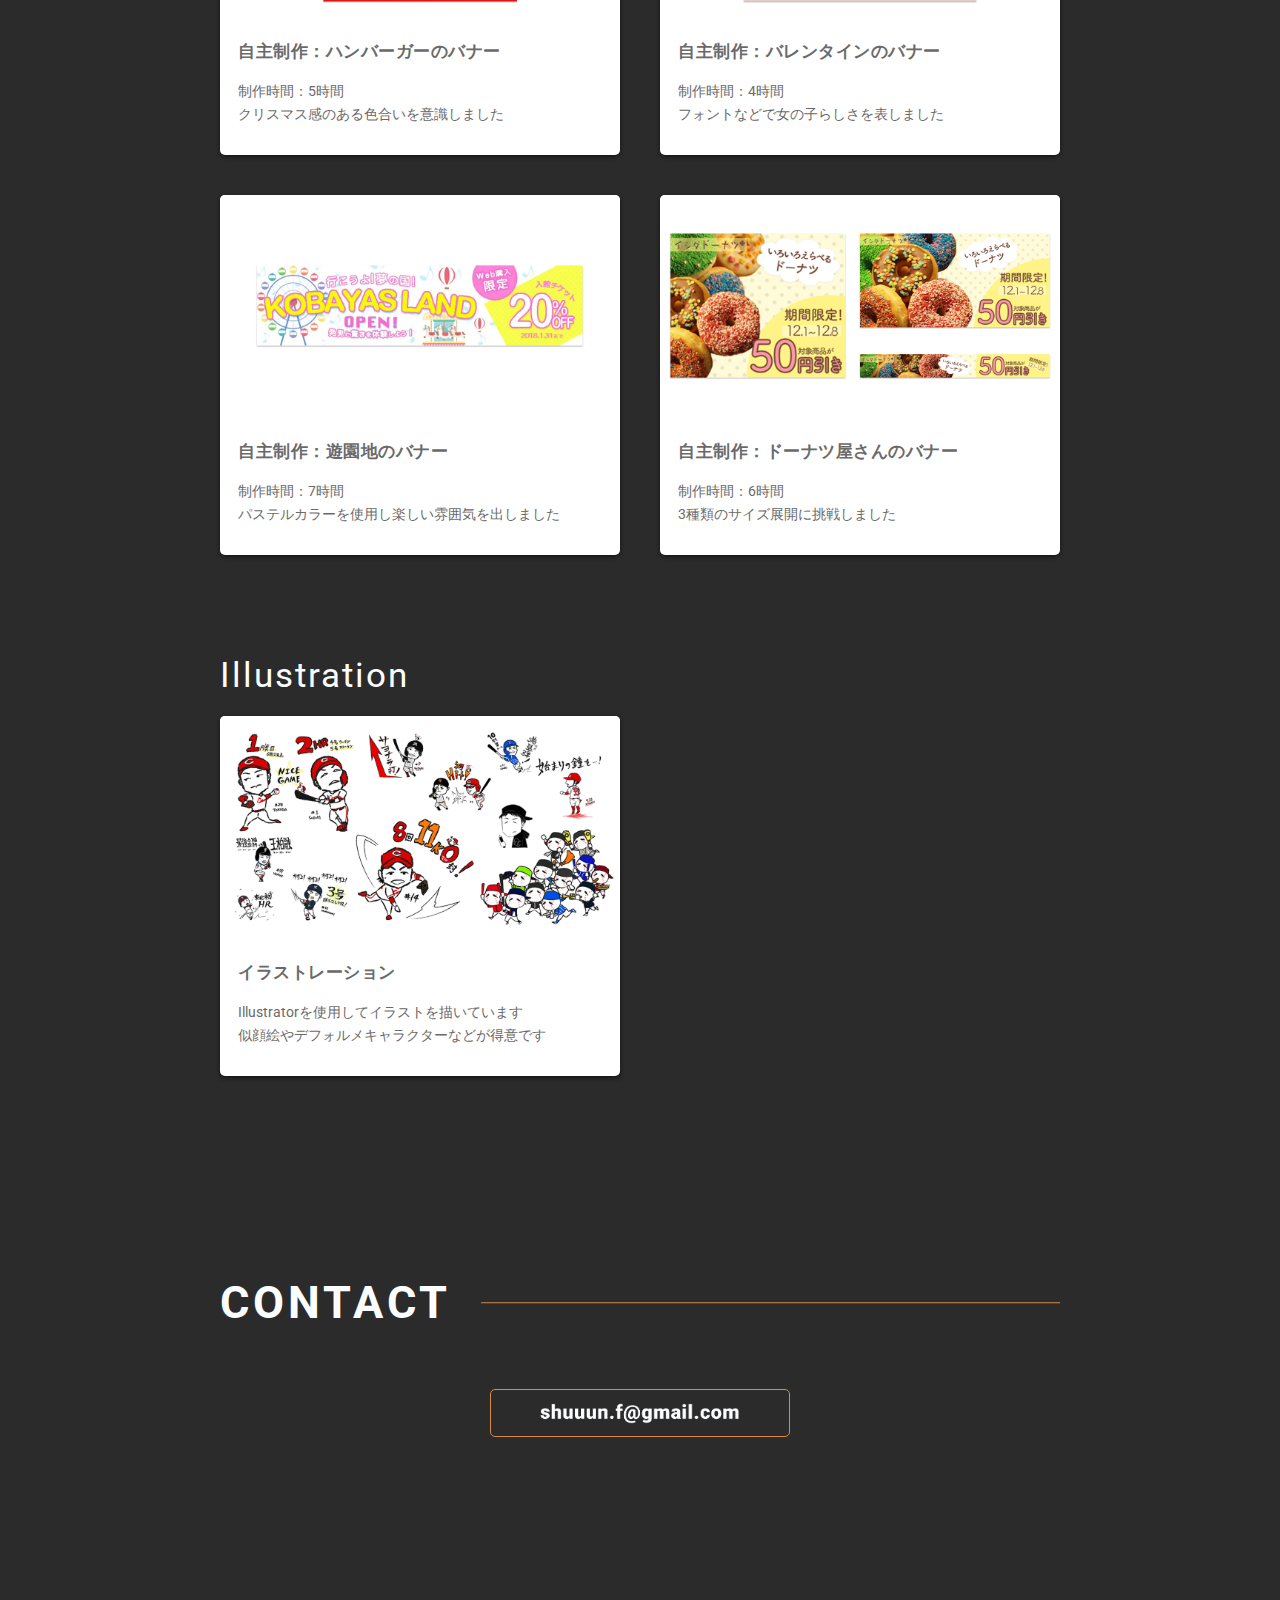
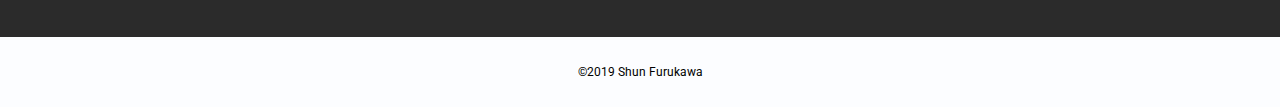
==== commit f2b6659c: "Add files via upload" ====
--- a/index.html
+++ b/index.html
@@ -63,7 +63,7 @@
             <div class="about-container">
                 <div class="about_content-box">
                     <div class="about_img-box">
-                        <figure><img src="img/shun.jpg" alt="プロフィール画像"></figure>
+                        <figure><img src="img/shun2.jpg" alt="プロフィール画像"></figure>
                     </div>
                     <div class="about_text-box">
                         <div class="text1">
@@ -77,11 +77,11 @@
                     </div>
                 </div>
                 <div class="text3 c_white ts_16">
-                <p>広島県出身の25歳。2019年から新たな環境に身を置く為に上京。<br>
+                <p>Webデザイナーを目指す広島県出身の25歳。2019年から新たな環境に身を置く為に上京。<br>
                     デザインやイラストで『人の心を動かすデザイナー』を目指し、日々成長中。</p>
                 </div>
 
-                <div class="btn"><a href="about.html">About me! ></a></div>
+                <div class="btn"><a href="about.html">About me ! ></a></div>
             </div>
 
 
--- a/css/style.css
+++ b/css/style.css
@@ -105,7 +105,22 @@
     font-size: 3.5rem;
     letter-spacing: 0.2rem;
     font-weight: 400;
-}
+    /* padding-left: 3.2rem; */
+    margin-bottom: 2rem;
+    position: relative;
+}
+
+/* h3::before{
+    position: absolute;
+    content: " ";
+    display: block;
+    background-color: #D98943;
+    width: 2.5rem;
+    height: 0.8rem;
+    top: 45%;
+    left: 0;
+} */
+
 h3 + p {
     margin-top: 2rem;
 }
@@ -382,7 +397,7 @@
     text-align: center;
     width: 100%;
     height: 7rem;
-    margin-top: 20rem;
+    margin-top: 12rem;
 }
 small{
     font-size: 1.2rem;
@@ -391,28 +406,69 @@
 
 /* ---------ABOUTpage------------ */
 
+#aboutt .main-vsrl{
+    display: flex;
+    align-items: center;
+    justify-content: center;
+    background-image: url(../img/main2.jpg);
+    background-size: cover;
+    background-position: center center;
+    background-attachment: fixed;
+    /* background-color: rgb(255, 194, 194); */
+    width: 100%;
+    height: 30rem;
+    padding-top: 7rem;
+}
+
 #aboutt h3{
     font-size: 2.6rem;
     margin-top: 5.0rem;
+    padding-left: 3.5rem;
     position: relative;
     padding-bottom: 0.5rem;
 }
-#aboutt h3:after {
+
+#aboutt h3::before{
+    position: absolute;
+    content: " ";
+    display: block;
+    background-color: #D98943;
+    width: 2.5rem;
+    height: 0.8rem;
+    top: 35%;
+    left: 0;
+}
+
+#aboutt h4{
+    font-size: 2.5rem;
+    font-weight: 400;
+    margin-bottom: 0;
+    padding: 0;
+    margin-top: 5.0rem;
+    position: relative;
+    padding-bottom: 0.5rem;
+}
+
+/* #aboutt h3:after {
     position: absolute;
     content: " ";
     display: block;
     border-bottom: solid 2px #D98943;
     bottom: -3px;
     width: 15rem;
-}
+} */
 
 #aboutt h2{
     padding: 0;
-    margin-top: 18rem;
+    margin-top: 8rem;
     margin-bottom: 0;
     font-size: 3.8rem;
 }
 
+#aboutt #profile h2{
+    margin-top: 4rem;
+}
+
 #aboutt h2::after{
     content:"";
     position: absolute;
@@ -426,12 +482,13 @@
     z-index: 1;
 }
 
-.text-box2{
-    height: auto;
-    margin-bottom: 4.0rem;
+#aboutt ul li{
+    color: #dfdfdf;
+    list-style: disc;
 }
 
 .text-box2 p{
+    color: #dfdfdf;
     margin-top: 1.5rem;
 }
 
@@ -466,17 +523,17 @@
 
 .skill-img img{
     margin-right: 3rem;
-    margin-top: 2rem;
+    margin-top: 0rem;
 }
 
 .thanks{
     text-align: center;
-    margin-top: 20rem;
+    margin-top: 10rem;
 }
 
 .thanks p{
     font-size: 1.4rem;
-    letter-spacing: 0.3rem;
+    letter-spacing: 0.2rem;
 }
 
 .thanks img{
